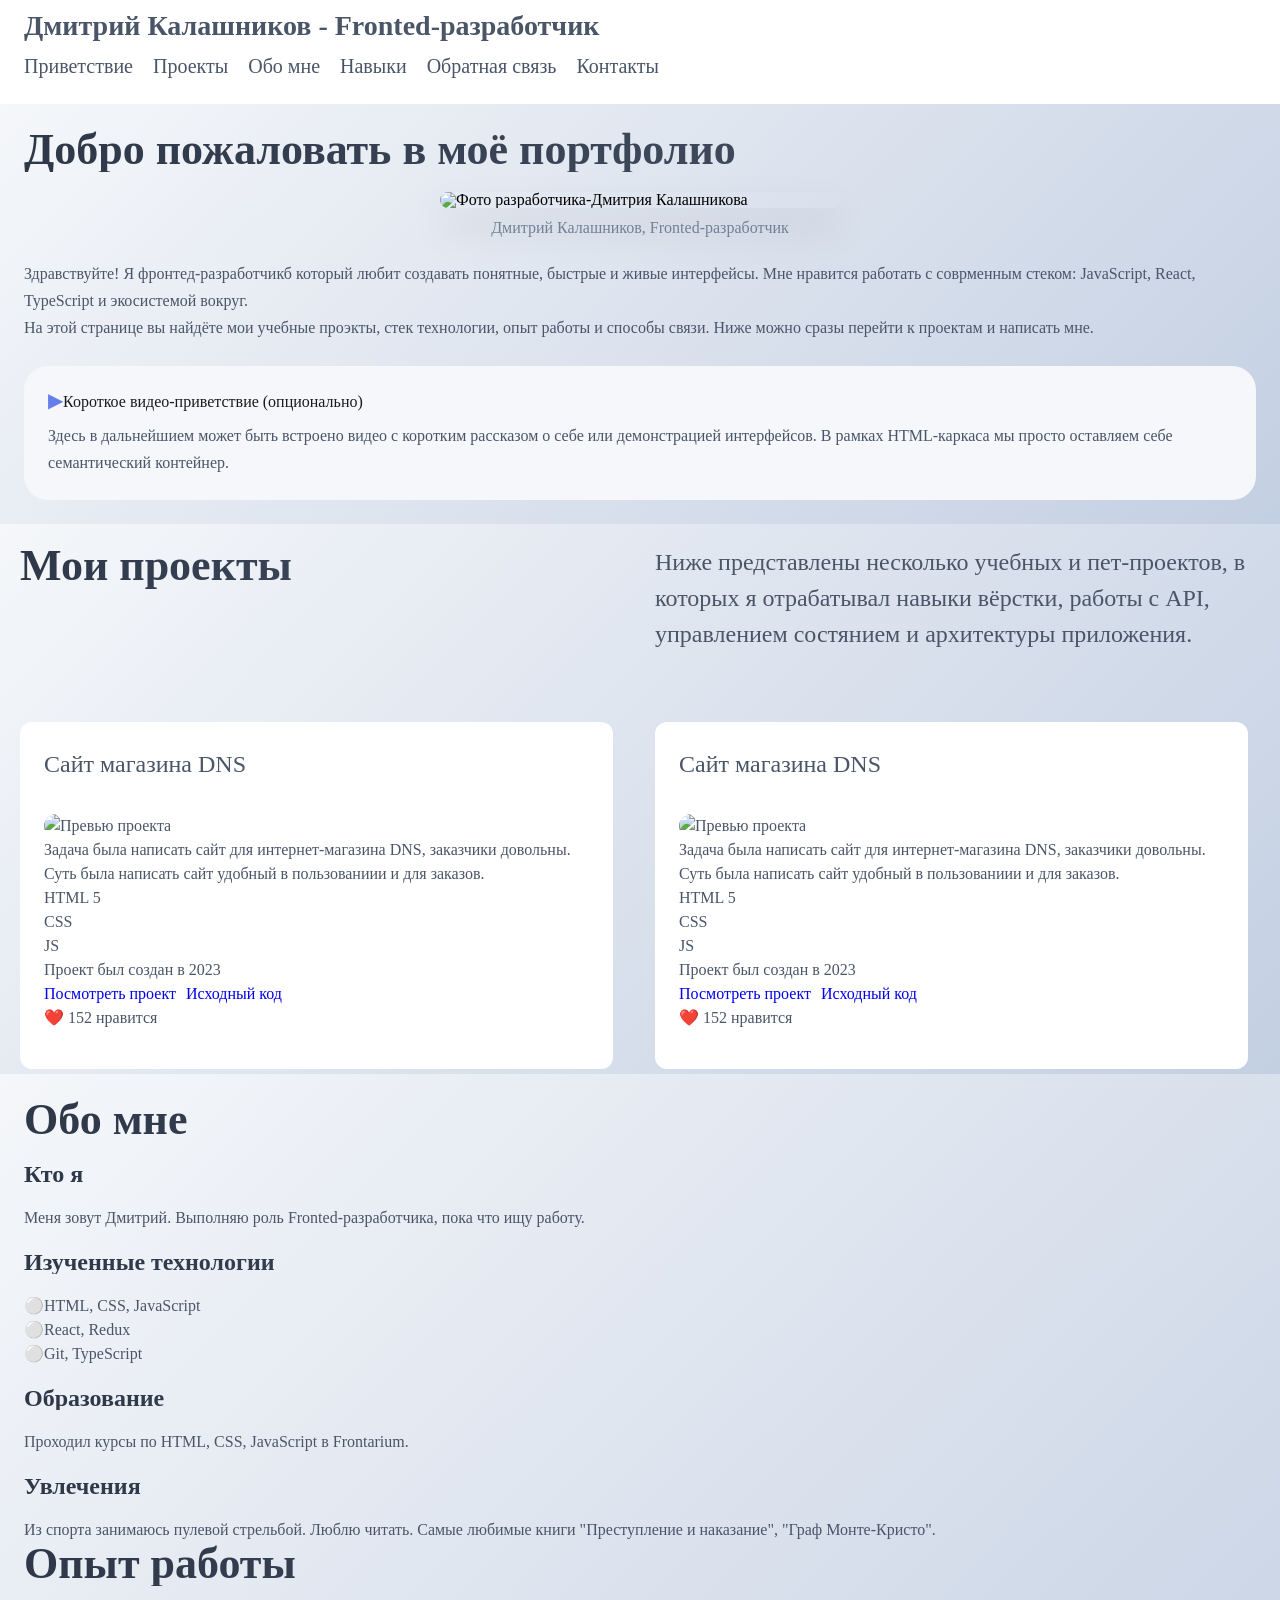
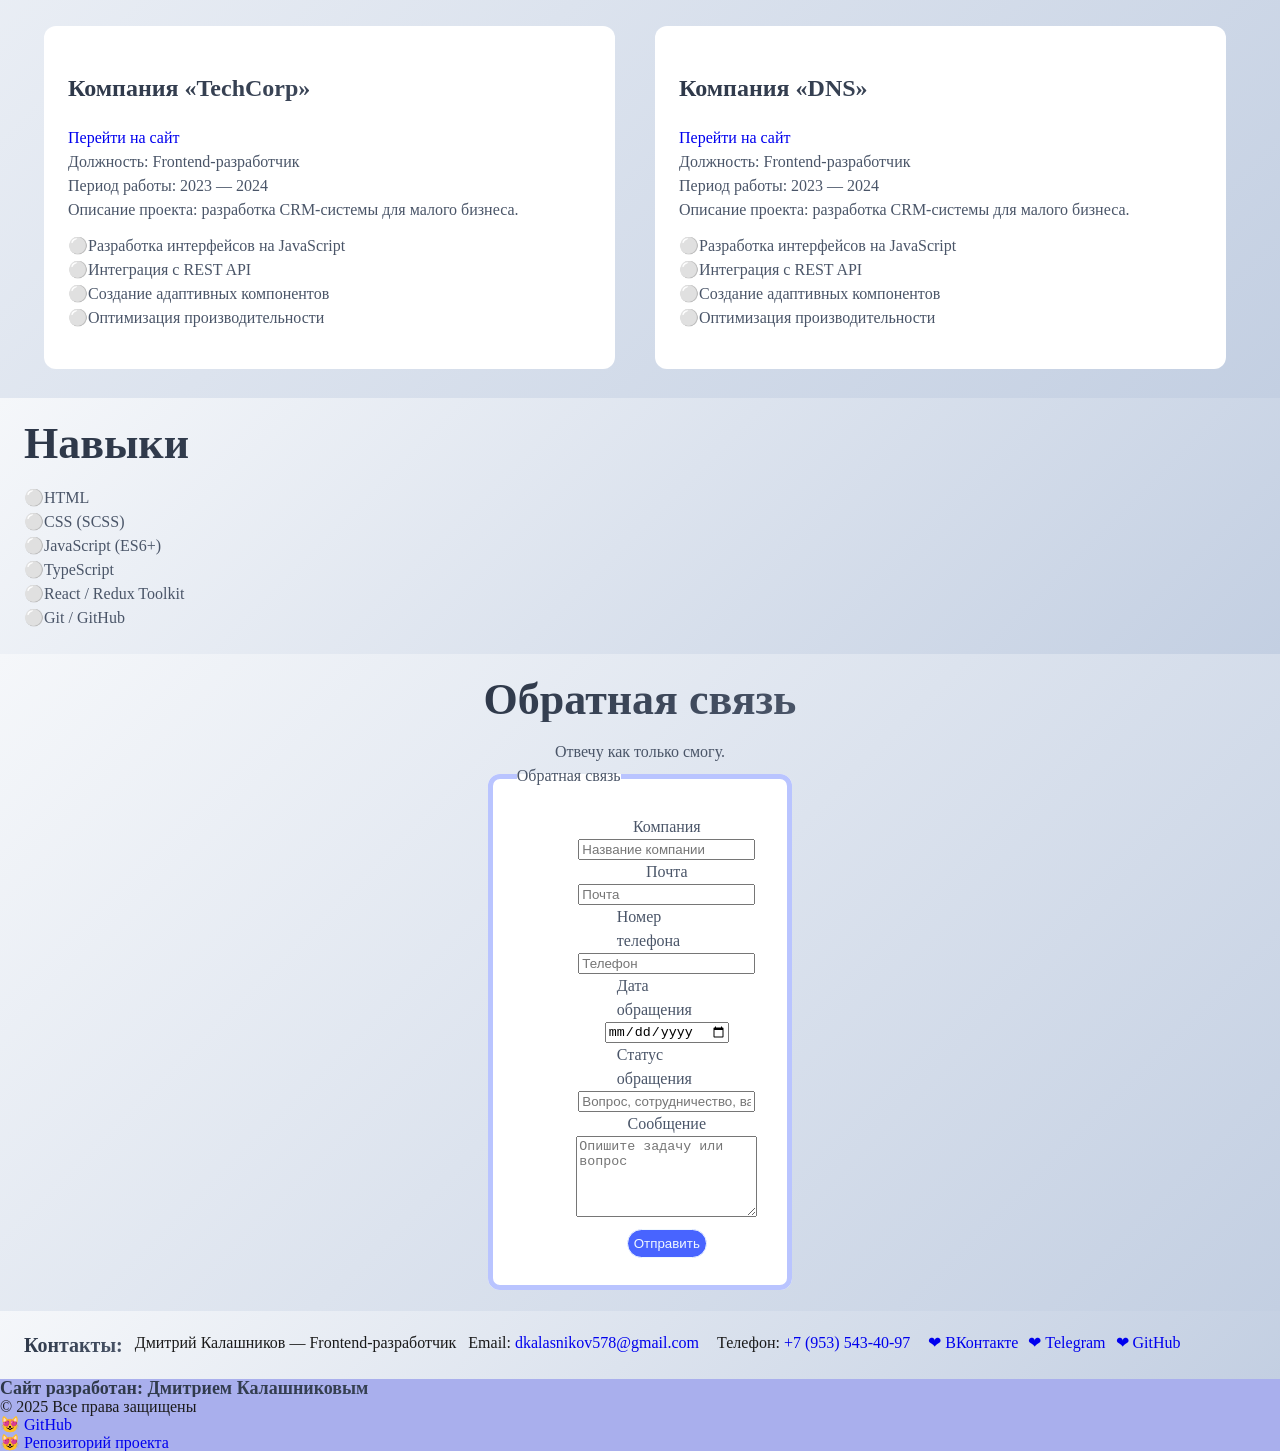
==== index.html @ 3bb866e6 "Rename Портфолио.html to index.html" ====
<!DOCTYPE html>
<html lang="ru">
<head>
<meta charset="UTF-8" />
<link rel="icon" href="image/i.png" type="image/png" />
<link rel="stylesheet" href="reset.css">
<link rel="stylesheet" href="ok.css">
<meta charset="viewport" content="width=device-sidth, initial-scale=1.0" />
<title>Портфолио фронтед-разработчика</title>
</head>
<body>

<header class="header">
    
 <h1>Дмитрий Калашников - Fronted-разработчик</h1>


  <nav>
     <ul class="header_nav">
         <li><a href="#hero">Приветствие</a></li>
         <li><a href="#projects">Проекты</a></li>
         <li><a href="#about">Обо мне</a></li>
         <li><a href="#skills">Навыки</a></li>
         <li><a href="#contact-form">Обратная связь</a></li>
         <li><a href="#contacts">Контакты</a></li>
     </ul>
  </nav>
</header>

 <main>
  <section id="hero">
    <h2>Добро пожаловать в моё портфолио</h2>

    <figure>
      <img
       src="image/g.png"
       alt="Фото разработчика-Дмитрия Калашникова"
       />
      <figcaption>Дмитрий Калашников, Fronted-разработчик</figcaption>
    </figure>

    <p>
    Здравствуйте! Я фронтед-разработчикб который любит создавать
    понятные, быстрые и живые интерфейсы. Мне нравится работать с соврменным  стеком: JavaScript, React, TypeScript и экосистемой вокруг.
    </p>

    <p>
    На этой странице вы найдёте мои учебные проэкты, стек технологии, опыт           работы и способы связи. Ниже можно сразы перейти к проектам и написать          мне.
    </p>

  <section class="hero_video" aria-label="Фоновый медиа-блок">
    <h3>Короткое видео-приветствие (опционально)</h3>
    <p>
    Здесь в дальнейшием может быть встроено видео с коротким рассказом о себе     или демонстрацией интерфейсов. В рамках HTML-каркаса мы просто оставляем     себе семантический контейнер.
    </p>
  </section>
  </section>

  <section id="projects">
    <h2>Мои проекты</h2>
      <div id="project-text">
      <h3>
      Ниже представлены несколько учебных и пет-проектов, в которых я       отрабатывал навыки вёрстки, работы с API, управлением состянием и       архитектуры приложения.
      </h3>
      </div>
     <article class="project-card1">
      <h3>Сайт магазина DNS</h3>

      <img class="project-img"
      src="image/g.png"
      alt="Превью проекта"
      />

     <p>
     Задача была написать сайт для интернет-магазина DNS, заказчики довольны.
     Суть была написать сайт удобный в пользованиии и для заказов.
     </p>

     <ul class="tech-stack">
      <li>HTML 5</li>
      <li>CSS</li>
      <li>JS</li>
     </ul>
   <p class="project-data">Проект был создан в 2023</p>

   <p>
   <a href="https://www.dns-shop.ru" class="project-demo">Посмотреть проект</a>
   <a href="?" class="project-code">Исходный код</a>
   </p>

   <p class="project-like">❤️ 152 нравится</p>
  </article>

       <article class="project-card2">
      <h3>Сайт магазина DNS</h3>

      <img class="project-img"
      src="image/g.png"
      alt="Превью проекта"
      />

     <p>
     Задача была написать сайт для интернет-магазина DNS, заказчики довольны.
     Суть была написать сайт удобный в пользованиии и для заказов.
     </p>

     <ul class="tech-stack">
      <li>HTML 5</li>
      <li>CSS</li>
      <li>JS</li>
     </ul>
   <p class="project-data">Проект был создан в 2023</p>

   <p>
   <a href="https://www.dns-shop.ru" class="project-demo">Посмотреть проект</a>
   <a href="?" class="project-code">Исходный код</a>
   </p>

   <p class="project-like">❤️ 152 нравится</p>
  </article>

  </section>

  <section id="about">
    <h2>Обо мне</h2>

   <section aria-label="Краткая информация">
    <h3>Кто я</h3>
    <p>
   Меня зовут Дмитрий. Выполняю роль Fronted-разработчика, пока что ищу работу.
   </p>
   </section>

<div>
  <section aria-label="Изученные технологии">
 <h3>Изученные технологии</h3>
    <ul>
    <li>HTML, CSS, JavaScript</li>
    <li>React, Redux</li>
    <li>Git, TypeScript</li> 
   </ul>
  </section>
</div>

  <section aria-label="Образование">
  <h3>Образование</h3>
  <p>Проходил курсы по HTML, CSS, JavaScript в Frontarium.</p>
  </section>  

  <section aria-label="Увлечения">
  <h3>Увлечения</h3>
  <p>Из спорта занимаюсь пулевой стрельбой. Люблю читать. Cамые любимые книги   "Преступление и наказание", "Граф Монте-Кристо".</p>
  </section>

      <h2>Опыт работы</h2>
  <section class="work" aria-label="Опыт работы">
  <article class="experience">

  <h3>Компания «TechCorp»</h3>
  <a
  href="https://techcorp.com"
  target="_blank"
  rel="noopener noreferr">
  Перейти на сайт
  </a>

  <p>Должность: <strong>Frontend-разработчик</strong></p>
  <p>Период работы: 2023 — 2024</p>

  <p>Описание проекта: разработка CRM-системы для малого бизнеса.</p>

  <ul>
    <li>Разработка интерфейсов на JavaScript</li>
    <li>Интеграция с REST API</li>
    <li>Создание адаптивных компонентов</li>
    <li>Оптимизация производительности</li>
  </ul>
</article>

<article class="experience">
  <h3>Компания «DNS»</h3>
  <a 
  href="https://dns-shop.ru"
  target="_blank"
   rel="noopener noreferr">
  Перейти на сайт
  </a>

    <p>Должность: <strong>Frontend-разработчик</strong></p>
  <p>Период работы: 2023 — 2024</p>

  <p>Описание проекта: разработка CRM-системы для малого бизнеса.</p>

  <ul>
    <li>Разработка интерфейсов на JavaScript</li>
    <li>Интеграция с REST API</li>
    <li>Создание адаптивных компонентов</li>
    <li>Оптимизация производительности</li>
  </ul>
</article>
  </section>
 </section>

  <section id="skills">
  <h2>Навыки</h2> 
  
  <ul>
  <li>HTML</li>
  <li>CSS (SCSS)</li>
  <li>JavaScript (ES6+)</li>
  <li>TypeScript</li>
  <li>React / Redux Toolkit</li>
  <li>Git / GitHub</li>
  </ul>

  </section>

<section id="contact-form">
  <h2>Обратная связь</h2>
  <p>
  Отвечу как только смогу.
  </p>
  
   <fieldset>
   <legend>Обратная связь</legend>
  <form>
    <label for="company">Компания</label>
    <input id="company" type="text" placeholder="Название компании">

    <label for="email">Почта</label>
    <input id="email" type="email" placeholder="Почта">

    <label for="phone">Номер телефона</label>
    <input id="phone" type="tel" placeholder="Телефон">

    <label for="date">Дата обращения</label>
    <input id="date" type="date">

    <label for="status">Статус обращения</label>
    <input id="status" type="text" placeholder="Вопрос, сотрудничество, вакансия...">

    <label for="message">Сообщение</label>
    <textarea id="message" rows="5" placeholder="Опишите задачу или вопрос"></textarea>

    <button type="submit">Отправить</button>
       </form>
    </fieldset>
</section>

 <section id="contacts">
  <h2>Контакты:</h2>

  <p>Дмитрий Калашников — Frontend-разработчик</p>

  <p>Email: 
    <a href="mailto:dkalasnikov578@gmail.com">dkalasnikov578@gmail.com</a>
  </p>

  <p>Телефон: 
    <a href="tel:+79535434097">+7 (953) 543-40-97</a>
  </p>
  <div class="mess">
     <a  href="https://vk.com/username" 
        target="_blank"
        rel="noopener noreferr">
       ВКонтакте
     </a>
   <a href="https://t.me/username"
         target="_blank"
         rel="noopener noreferr">
         Telegram
    </a>
    <a href="https://github.com/username"
        target="_blank"
        rel="noopener noreferr">
        GitHub
   </a>
     </div>
</section>

</main>

<footer>
  <h4>Сайт разработан: Дмитрием Калашниковым</h4>
  <p>© 2025 Все права защищены</p>

<a id="git" href="https://github.com/username"
        target="_blank"
        rel="noopener noreferr">
        GitHub
   </a>
    <a href="https://github.com/username/portfolio"
         target="_blank"
         rel="noopener noreferr">
         Репозиторий проекта
    </a>

</footer>
</body>
</html>
---- ok.css ----
@import "reset.css";
@import "header.css";
@import "hero.css";
@import "projects.css";
@import "about.css";
@import "skills.css";
@import "contact-form.css";
@import "contacts.css";
@import "footer.css";
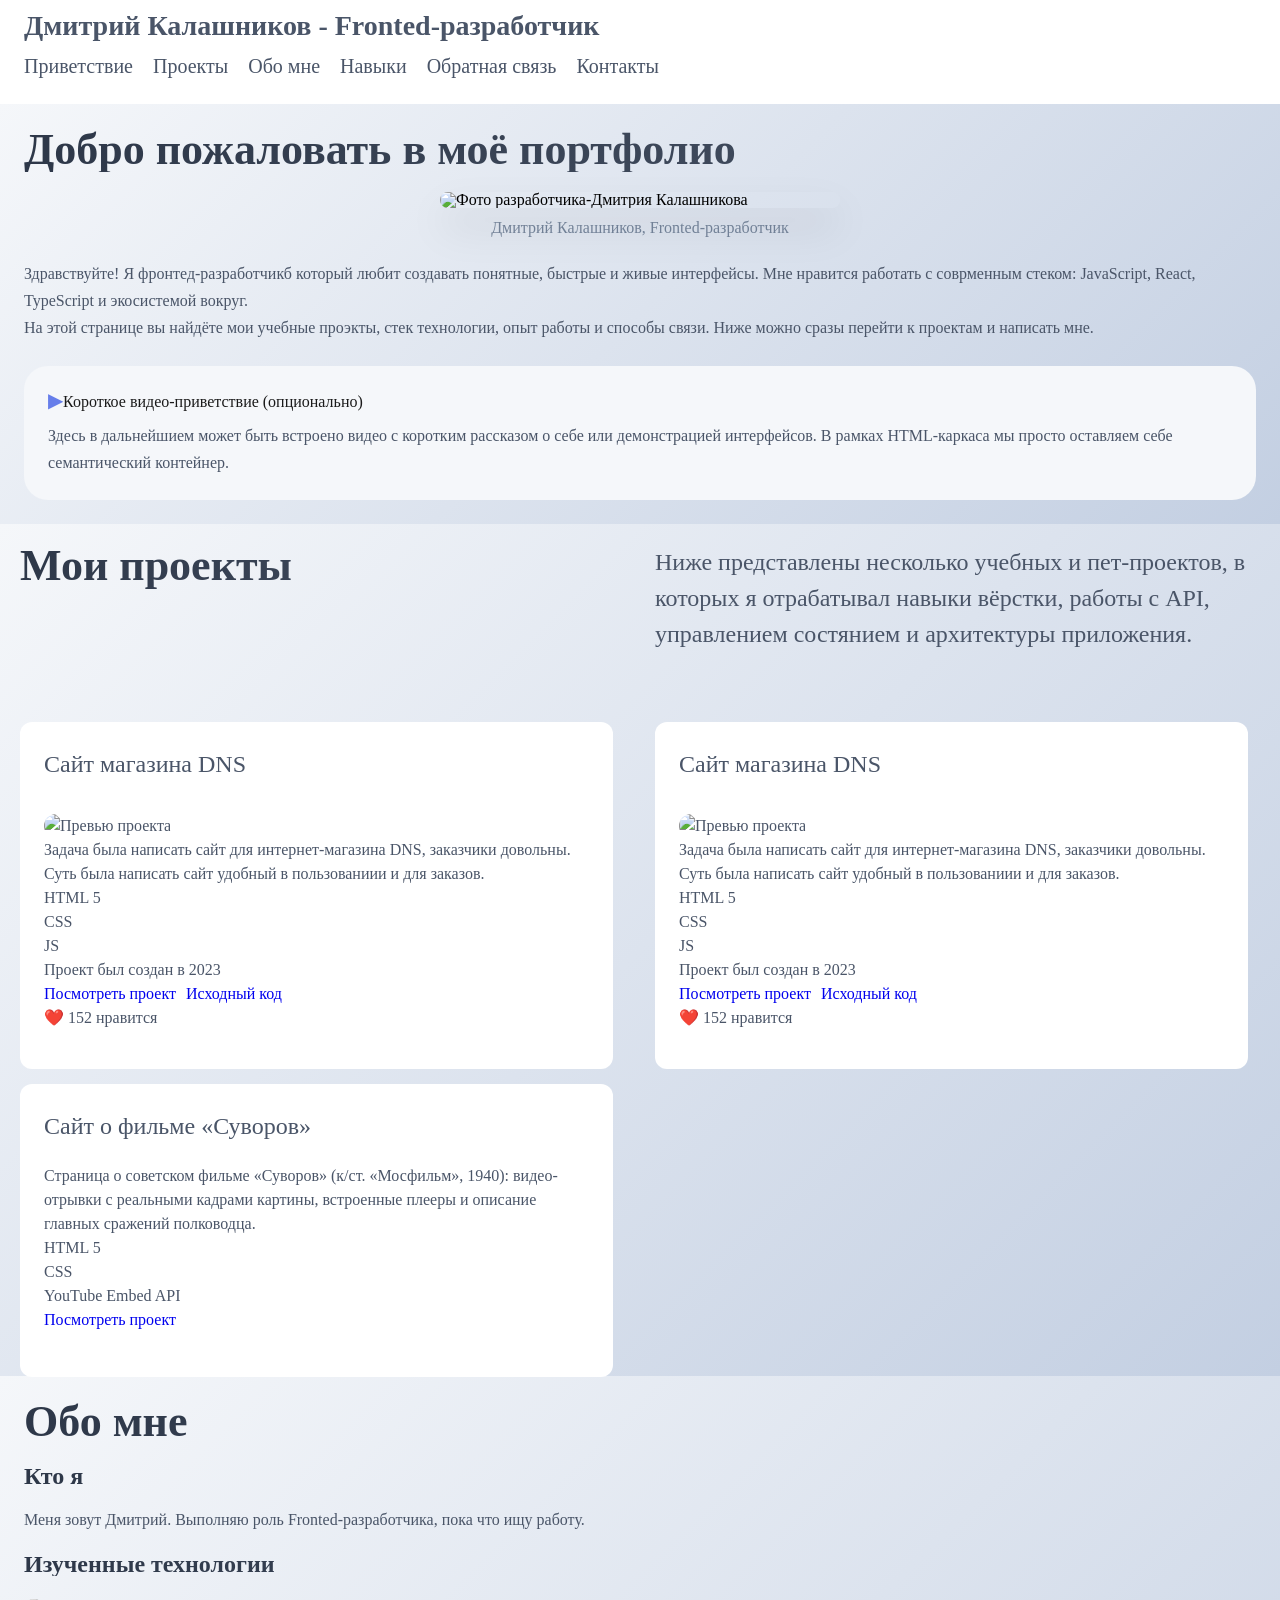
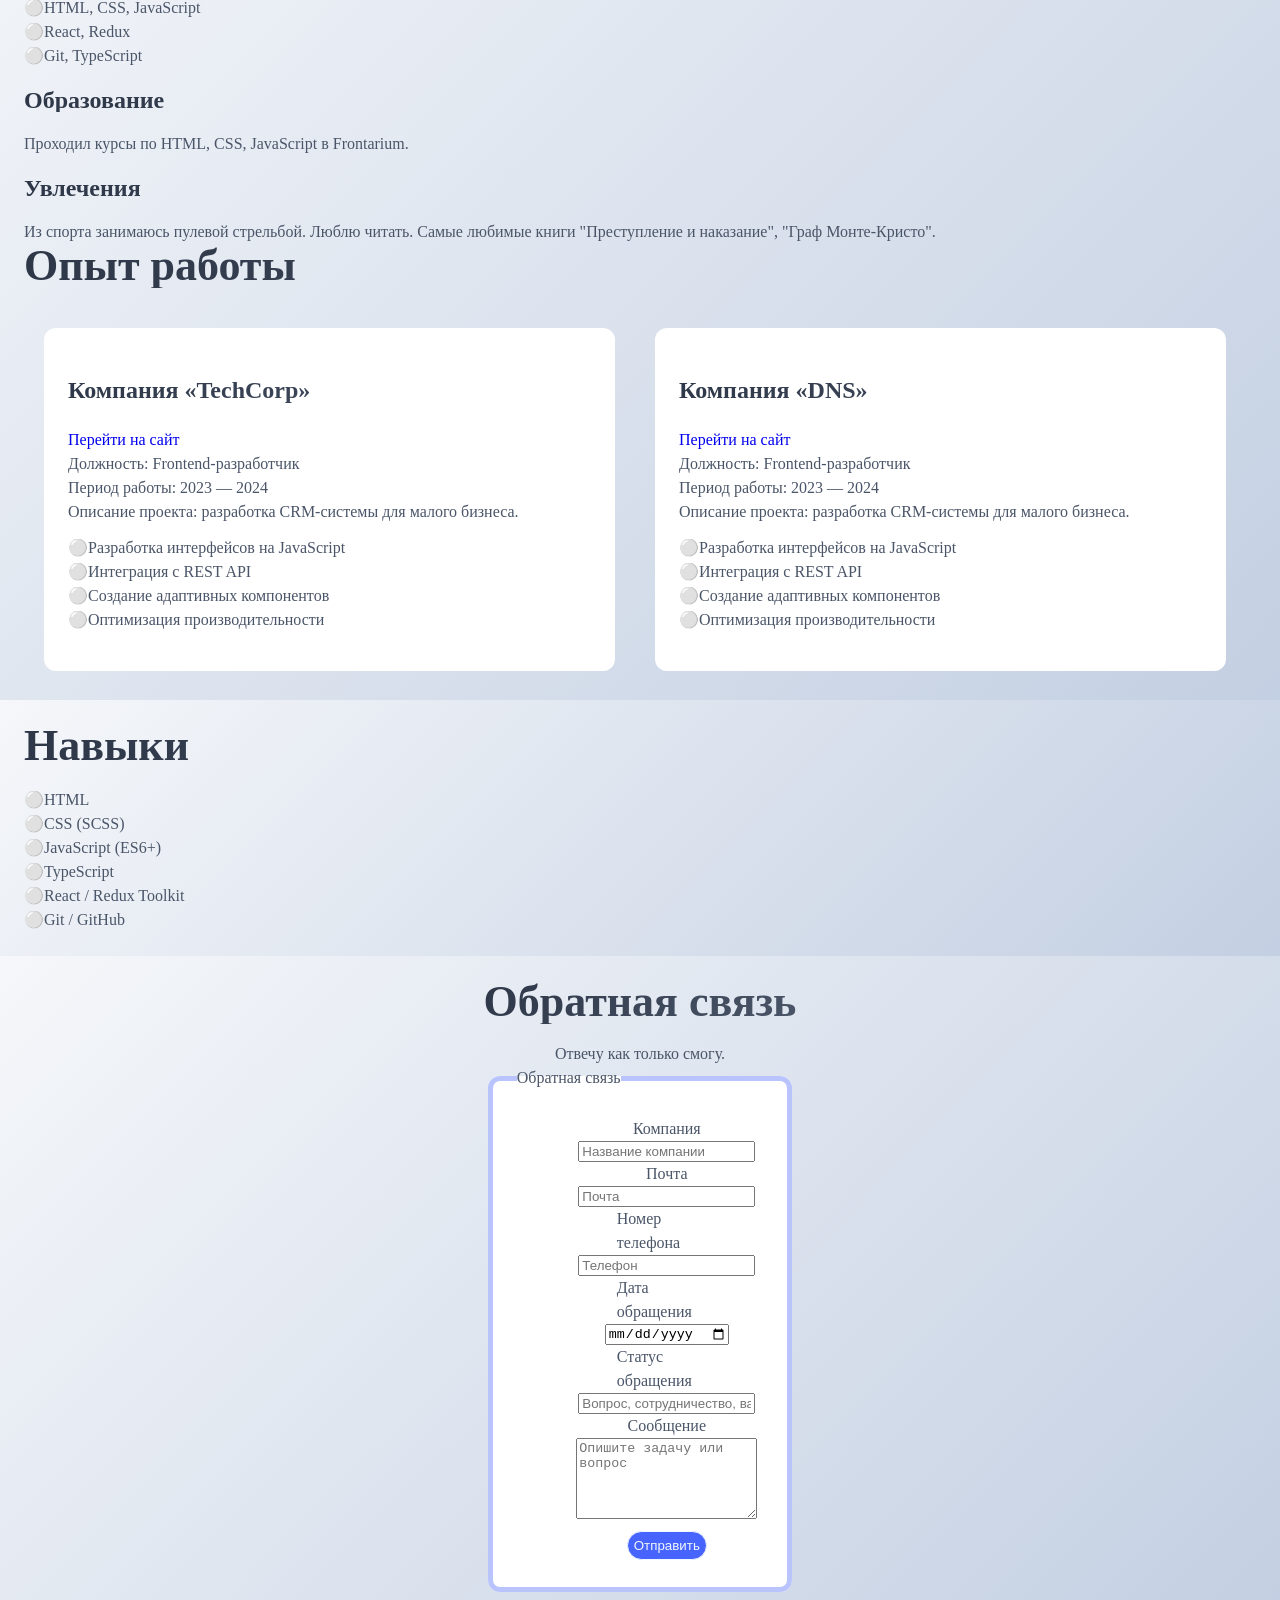
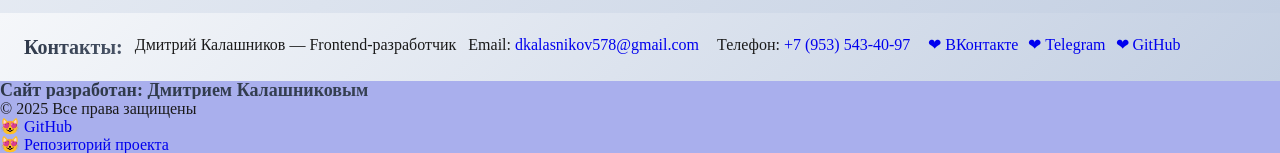
==== commit 9f20012a: "index.html: карточка проекта «Сайт о фильме Суворов» со ссылкой на suvorov.html" ====
--- a/index.html
+++ b/index.html
@@ -1,300 +1,311 @@
-<!DOCTYPE html>
-<html lang="ru">
-<head>
-<meta charset="UTF-8" />
-<link rel="icon" href="image/i.png" type="image/png" />
-<link rel="stylesheet" href="reset.css">
-<link rel="stylesheet" href="ok.css">
-<meta charset="viewport" content="width=device-sidth, initial-scale=1.0" />
-<title>Портфолио фронтед-разработчика</title>
-</head>
-<body>
-
-<header class="header">
-    
- <h1>Дмитрий Калашников - Fronted-разработчик</h1>
-
-
-  <nav>
-     <ul class="header_nav">
-         <li><a href="#hero">Приветствие</a></li>
-         <li><a href="#projects">Проекты</a></li>
-         <li><a href="#about">Обо мне</a></li>
-         <li><a href="#skills">Навыки</a></li>
-         <li><a href="#contact-form">Обратная связь</a></li>
-         <li><a href="#contacts">Контакты</a></li>
-     </ul>
-  </nav>
-</header>
-
- <main>
-  <section id="hero">
-    <h2>Добро пожаловать в моё портфолио</h2>
-
-    <figure>
-      <img
-       src="image/g.png"
-       alt="Фото разработчика-Дмитрия Калашникова"
-       />
-      <figcaption>Дмитрий Калашников, Fronted-разработчик</figcaption>
-    </figure>
-
-    <p>
-    Здравствуйте! Я фронтед-разработчикб который любит создавать
-    понятные, быстрые и живые интерфейсы. Мне нравится работать с соврменным  стеком: JavaScript, React, TypeScript и экосистемой вокруг.
-    </p>
-
-    <p>
-    На этой странице вы найдёте мои учебные проэкты, стек технологии, опыт           работы и способы связи. Ниже можно сразы перейти к проектам и написать          мне.
-    </p>
-
-  <section class="hero_video" aria-label="Фоновый медиа-блок">
-    <h3>Короткое видео-приветствие (опционально)</h3>
-    <p>
-    Здесь в дальнейшием может быть встроено видео с коротким рассказом о себе     или демонстрацией интерфейсов. В рамках HTML-каркаса мы просто оставляем     себе семантический контейнер.
-    </p>
-  </section>
-  </section>
-
-  <section id="projects">
-    <h2>Мои проекты</h2>
-      <div id="project-text">
-      <h3>
-      Ниже представлены несколько учебных и пет-проектов, в которых я       отрабатывал навыки вёрстки, работы с API, управлением состянием и       архитектуры приложения.
-      </h3>
-      </div>
-     <article class="project-card1">
-      <h3>Сайт магазина DNS</h3>
-
-      <img class="project-img"
-      src="image/g.png"
-      alt="Превью проекта"
-      />
-
-     <p>
-     Задача была написать сайт для интернет-магазина DNS, заказчики довольны.
-     Суть была написать сайт удобный в пользованиии и для заказов.
-     </p>
-
-     <ul class="tech-stack">
-      <li>HTML 5</li>
-      <li>CSS</li>
-      <li>JS</li>
-     </ul>
-   <p class="project-data">Проект был создан в 2023</p>
-
-   <p>
-   <a href="https://www.dns-shop.ru" class="project-demo">Посмотреть проект</a>
-   <a href="?" class="project-code">Исходный код</a>
-   </p>
-
-   <p class="project-like">❤️ 152 нравится</p>
-  </article>
-
-       <article class="project-card2">
-      <h3>Сайт магазина DNS</h3>
-
-      <img class="project-img"
-      src="image/g.png"
-      alt="Превью проекта"
-      />
-
-     <p>
-     Задача была написать сайт для интернет-магазина DNS, заказчики довольны.
-     Суть была написать сайт удобный в пользованиии и для заказов.
-     </p>
-
-     <ul class="tech-stack">
-      <li>HTML 5</li>
-      <li>CSS</li>
-      <li>JS</li>
-     </ul>
-   <p class="project-data">Проект был создан в 2023</p>
-
-   <p>
-   <a href="https://www.dns-shop.ru" class="project-demo">Посмотреть проект</a>
-   <a href="?" class="project-code">Исходный код</a>
-   </p>
-
-   <p class="project-like">❤️ 152 нравится</p>
-  </article>
-
-  </section>
-
-  <section id="about">
-    <h2>Обо мне</h2>
-
-   <section aria-label="Краткая информация">
-    <h3>Кто я</h3>
-    <p>
-   Меня зовут Дмитрий. Выполняю роль Fronted-разработчика, пока что ищу работу.
-   </p>
-   </section>
-
-<div>
-  <section aria-label="Изученные технологии">
- <h3>Изученные технологии</h3>
-    <ul>
-    <li>HTML, CSS, JavaScript</li>
-    <li>React, Redux</li>
-    <li>Git, TypeScript</li> 
-   </ul>
-  </section>
-</div>
-
-  <section aria-label="Образование">
-  <h3>Образование</h3>
-  <p>Проходил курсы по HTML, CSS, JavaScript в Frontarium.</p>
-  </section>  
-
-  <section aria-label="Увлечения">
-  <h3>Увлечения</h3>
-  <p>Из спорта занимаюсь пулевой стрельбой. Люблю читать. Cамые любимые книги   "Преступление и наказание", "Граф Монте-Кристо".</p>
-  </section>
-
-      <h2>Опыт работы</h2>
-  <section class="work" aria-label="Опыт работы">
-  <article class="experience">
-
-  <h3>Компания «TechCorp»</h3>
-  <a
-  href="https://techcorp.com"
-  target="_blank"
-  rel="noopener noreferr">
-  Перейти на сайт
-  </a>
-
-  <p>Должность: <strong>Frontend-разработчик</strong></p>
-  <p>Период работы: 2023 — 2024</p>
-
-  <p>Описание проекта: разработка CRM-системы для малого бизнеса.</p>
-
-  <ul>
-    <li>Разработка интерфейсов на JavaScript</li>
-    <li>Интеграция с REST API</li>
-    <li>Создание адаптивных компонентов</li>
-    <li>Оптимизация производительности</li>
-  </ul>
-</article>
-
-<article class="experience">
-  <h3>Компания «DNS»</h3>
-  <a 
-  href="https://dns-shop.ru"
-  target="_blank"
-   rel="noopener noreferr">
-  Перейти на сайт
-  </a>
-
-    <p>Должность: <strong>Frontend-разработчик</strong></p>
-  <p>Период работы: 2023 — 2024</p>
-
-  <p>Описание проекта: разработка CRM-системы для малого бизнеса.</p>
-
-  <ul>
-    <li>Разработка интерфейсов на JavaScript</li>
-    <li>Интеграция с REST API</li>
-    <li>Создание адаптивных компонентов</li>
-    <li>Оптимизация производительности</li>
-  </ul>
-</article>
-  </section>
- </section>
-
-  <section id="skills">
-  <h2>Навыки</h2> 
-  
-  <ul>
-  <li>HTML</li>
-  <li>CSS (SCSS)</li>
-  <li>JavaScript (ES6+)</li>
-  <li>TypeScript</li>
-  <li>React / Redux Toolkit</li>
-  <li>Git / GitHub</li>
-  </ul>
-
-  </section>
-
-<section id="contact-form">
-  <h2>Обратная связь</h2>
-  <p>
-  Отвечу как только смогу.
-  </p>
-  
-   <fieldset>
-   <legend>Обратная связь</legend>
-  <form>
-    <label for="company">Компания</label>
-    <input id="company" type="text" placeholder="Название компании">
-
-    <label for="email">Почта</label>
-    <input id="email" type="email" placeholder="Почта">
-
-    <label for="phone">Номер телефона</label>
-    <input id="phone" type="tel" placeholder="Телефон">
-
-    <label for="date">Дата обращения</label>
-    <input id="date" type="date">
-
-    <label for="status">Статус обращения</label>
-    <input id="status" type="text" placeholder="Вопрос, сотрудничество, вакансия...">
-
-    <label for="message">Сообщение</label>
-    <textarea id="message" rows="5" placeholder="Опишите задачу или вопрос"></textarea>
-
-    <button type="submit">Отправить</button>
-       </form>
-    </fieldset>
-</section>
-
- <section id="contacts">
-  <h2>Контакты:</h2>
-
-  <p>Дмитрий Калашников — Frontend-разработчик</p>
-
-  <p>Email: 
-    <a href="mailto:dkalasnikov578@gmail.com">dkalasnikov578@gmail.com</a>
-  </p>
-
-  <p>Телефон: 
-    <a href="tel:+79535434097">+7 (953) 543-40-97</a>
-  </p>
-  <div class="mess">
-     <a  href="https://vk.com/username" 
-        target="_blank"
-        rel="noopener noreferr">
-       ВКонтакте
-     </a>
-   <a href="https://t.me/username"
-         target="_blank"
-         rel="noopener noreferr">
-         Telegram
-    </a>
-    <a href="https://github.com/username"
-        target="_blank"
-        rel="noopener noreferr">
-        GitHub
-   </a>
-     </div>
-</section>
-
-</main>
-
-<footer>
-  <h4>Сайт разработан: Дмитрием Калашниковым</h4>
-  <p>© 2025 Все права защищены</p>
-
-<a id="git" href="https://github.com/username"
-        target="_blank"
-        rel="noopener noreferr">
-        GitHub
-   </a>
-    <a href="https://github.com/username/portfolio"
-         target="_blank"
-         rel="noopener noreferr">
-         Репозиторий проекта
-    </a>
-
-</footer>
-</body>
-</html>
+<!DOCTYPE html>
+<html lang="ru">
+<head>
+<meta charset="UTF-8" />
+<link rel="icon" href="image/i.png" type="image/png" />
+<link rel="stylesheet" href="reset.css">
+<link rel="stylesheet" href="ok.css">
+<meta charset="viewport" content="width=device-sidth, initial-scale=1.0" />
+<title>Портфолио фронтед-разработчика</title>
+</head>
+<body>
+
+<header class="header">
+    
+ <h1>Дмитрий Калашников - Fronted-разработчик</h1>
+
+
+  <nav>
+     <ul class="header_nav">
+         <li><a href="#hero">Приветствие</a></li>
+         <li><a href="#projects">Проекты</a></li>
+         <li><a href="#about">Обо мне</a></li>
+         <li><a href="#skills">Навыки</a></li>
+         <li><a href="#contact-form">Обратная связь</a></li>
+         <li><a href="#contacts">Контакты</a></li>
+     </ul>
+  </nav>
+</header>
+
+ <main>
+  <section id="hero">
+    <h2>Добро пожаловать в моё портфолио</h2>
+
+    <figure>
+      <img
+       src="image/g.png"
+       alt="Фото разработчика-Дмитрия Калашникова"
+       />
+      <figcaption>Дмитрий Калашников, Fronted-разработчик</figcaption>
+    </figure>
+
+    <p>
+    Здравствуйте! Я фронтед-разработчикб который любит создавать
+    понятные, быстрые и живые интерфейсы. Мне нравится работать с соврменным  стеком: JavaScript, React, TypeScript и экосистемой вокруг.
+    </p>
+
+    <p>
+    На этой странице вы найдёте мои учебные проэкты, стек технологии, опыт           работы и способы связи. Ниже можно сразы перейти к проектам и написать          мне.
+    </p>
+
+  <section class="hero_video" aria-label="Фоновый медиа-блок">
+    <h3>Короткое видео-приветствие (опционально)</h3>
+    <p>
+    Здесь в дальнейшием может быть встроено видео с коротким рассказом о себе     или демонстрацией интерфейсов. В рамках HTML-каркаса мы просто оставляем     себе семантический контейнер.
+    </p>
+  </section>
+  </section>
+
+  <section id="projects">
+    <h2>Мои проекты</h2>
+      <div id="project-text">
+      <h3>
+      Ниже представлены несколько учебных и пет-проектов, в которых я       отрабатывал навыки вёрстки, работы с API, управлением состянием и       архитектуры приложения.
+      </h3>
+      </div>
+     <article class="project-card1">
+      <h3>Сайт магазина DNS</h3>
+
+      <img class="project-img"
+      src="image/g.png"
+      alt="Превью проекта"
+      />
+
+     <p>
+     Задача была написать сайт для интернет-магазина DNS, заказчики довольны.
+     Суть была написать сайт удобный в пользованиии и для заказов.
+     </p>
+
+     <ul class="tech-stack">
+      <li>HTML 5</li>
+      <li>CSS</li>
+      <li>JS</li>
+     </ul>
+   <p class="project-data">Проект был создан в 2023</p>
+
+   <p>
+   <a href="https://www.dns-shop.ru" class="project-demo">Посмотреть проект</a>
+   <a href="?" class="project-code">Исходный код</a>
+   </p>
+
+   <p class="project-like">❤️ 152 нравится</p>
+  </article>
+
+       <article class="project-card2">
+      <h3>Сайт магазина DNS</h3>
+
+      <img class="project-img"
+      src="image/g.png"
+      alt="Превью проекта"
+      />
+
+     <p>
+     Задача была написать сайт для интернет-магазина DNS, заказчики довольны.
+     Суть была написать сайт удобный в пользованиии и для заказов.
+     </p>
+
+     <ul class="tech-stack">
+      <li>HTML 5</li>
+      <li>CSS</li>
+      <li>JS</li>
+     </ul>
+   <p class="project-data">Проект был создан в 2023</p>
+
+   <p>
+   <a href="https://www.dns-shop.ru" class="project-demo">Посмотреть проект</a>
+   <a href="?" class="project-code">Исходный код</a>
+   </p>
+
+   <p class="project-like">❤️ 152 нравится</p>
+  </article>
+
+  <article class="project-card1">
+    <h3>Сайт о фильме «Суворов»</h3>
+    <p>Страница о советском фильме «Суворов» (к/ст. «Мосфильм», 1940): видео-отрывки с реальными кадрами картины, встроенные плееры и описание главных сражений полководца.</p>
+    <ul class="tech-stack">
+     <li>HTML 5</li>
+     <li>CSS</li>
+     <li>YouTube Embed API</li>
+    </ul>
+    <p><a href="suvorov.html" class="project-demo">Посмотреть проект</a></p>
+  </article>
+
+  </section>
+
+  <section id="about">
+    <h2>Обо мне</h2>
+
+   <section aria-label="Краткая информация">
+    <h3>Кто я</h3>
+    <p>
+   Меня зовут Дмитрий. Выполняю роль Fronted-разработчика, пока что ищу работу.
+   </p>
+   </section>
+
+<div>
+  <section aria-label="Изученные технологии">
+ <h3>Изученные технологии</h3>
+    <ul>
+    <li>HTML, CSS, JavaScript</li>
+    <li>React, Redux</li>
+    <li>Git, TypeScript</li> 
+   </ul>
+  </section>
+</div>
+
+  <section aria-label="Образование">
+  <h3>Образование</h3>
+  <p>Проходил курсы по HTML, CSS, JavaScript в Frontarium.</p>
+  </section>  
+
+  <section aria-label="Увлечения">
+  <h3>Увлечения</h3>
+  <p>Из спорта занимаюсь пулевой стрельбой. Люблю читать. Cамые любимые книги   "Преступление и наказание", "Граф Монте-Кристо".</p>
+  </section>
+
+      <h2>Опыт работы</h2>
+  <section class="work" aria-label="Опыт работы">
+  <article class="experience">
+
+  <h3>Компания «TechCorp»</h3>
+  <a
+  href="https://techcorp.com"
+  target="_blank"
+  rel="noopener noreferr">
+  Перейти на сайт
+  </a>
+
+  <p>Должность: <strong>Frontend-разработчик</strong></p>
+  <p>Период работы: 2023 — 2024</p>
+
+  <p>Описание проекта: разработка CRM-системы для малого бизнеса.</p>
+
+  <ul>
+    <li>Разработка интерфейсов на JavaScript</li>
+    <li>Интеграция с REST API</li>
+    <li>Создание адаптивных компонентов</li>
+    <li>Оптимизация производительности</li>
+  </ul>
+</article>
+
+<article class="experience">
+  <h3>Компания «DNS»</h3>
+  <a 
+  href="https://dns-shop.ru"
+  target="_blank"
+   rel="noopener noreferr">
+  Перейти на сайт
+  </a>
+
+    <p>Должность: <strong>Frontend-разработчик</strong></p>
+  <p>Период работы: 2023 — 2024</p>
+
+  <p>Описание проекта: разработка CRM-системы для малого бизнеса.</p>
+
+  <ul>
+    <li>Разработка интерфейсов на JavaScript</li>
+    <li>Интеграция с REST API</li>
+    <li>Создание адаптивных компонентов</li>
+    <li>Оптимизация производительности</li>
+  </ul>
+</article>
+  </section>
+ </section>
+
+  <section id="skills">
+  <h2>Навыки</h2> 
+  
+  <ul>
+  <li>HTML</li>
+  <li>CSS (SCSS)</li>
+  <li>JavaScript (ES6+)</li>
+  <li>TypeScript</li>
+  <li>React / Redux Toolkit</li>
+  <li>Git / GitHub</li>
+  </ul>
+
+  </section>
+
+<section id="contact-form">
+  <h2>Обратная связь</h2>
+  <p>
+  Отвечу как только смогу.
+  </p>
+  
+   <fieldset>
+   <legend>Обратная связь</legend>
+  <form>
+    <label for="company">Компания</label>
+    <input id="company" type="text" placeholder="Название компании">
+
+    <label for="email">Почта</label>
+    <input id="email" type="email" placeholder="Почта">
+
+    <label for="phone">Номер телефона</label>
+    <input id="phone" type="tel" placeholder="Телефон">
+
+    <label for="date">Дата обращения</label>
+    <input id="date" type="date">
+
+    <label for="status">Статус обращения</label>
+    <input id="status" type="text" placeholder="Вопрос, сотрудничество, вакансия...">
+
+    <label for="message">Сообщение</label>
+    <textarea id="message" rows="5" placeholder="Опишите задачу или вопрос"></textarea>
+
+    <button type="submit">Отправить</button>
+       </form>
+    </fieldset>
+</section>
+
+ <section id="contacts">
+  <h2>Контакты:</h2>
+
+  <p>Дмитрий Калашников — Frontend-разработчик</p>
+
+  <p>Email: 
+    <a href="mailto:dkalasnikov578@gmail.com">dkalasnikov578@gmail.com</a>
+  </p>
+
+  <p>Телефон: 
+    <a href="tel:+79535434097">+7 (953) 543-40-97</a>
+  </p>
+  <div class="mess">
+     <a  href="https://vk.com/username" 
+        target="_blank"
+        rel="noopener noreferr">
+       ВКонтакте
+     </a>
+   <a href="https://t.me/username"
+         target="_blank"
+         rel="noopener noreferr">
+         Telegram
+    </a>
+    <a href="https://github.com/username"
+        target="_blank"
+        rel="noopener noreferr">
+        GitHub
+   </a>
+     </div>
+</section>
+
+</main>
+
+<footer>
+  <h4>Сайт разработан: Дмитрием Калашниковым</h4>
+  <p>© 2025 Все права защищены</p>
+
+<a id="git" href="https://github.com/username"
+        target="_blank"
+        rel="noopener noreferr">
+        GitHub
+   </a>
+    <a href="https://github.com/username/portfolio"
+         target="_blank"
+         rel="noopener noreferr">
+         Репозиторий проекта
+    </a>
+
+</footer>
+</body>
+</html>
